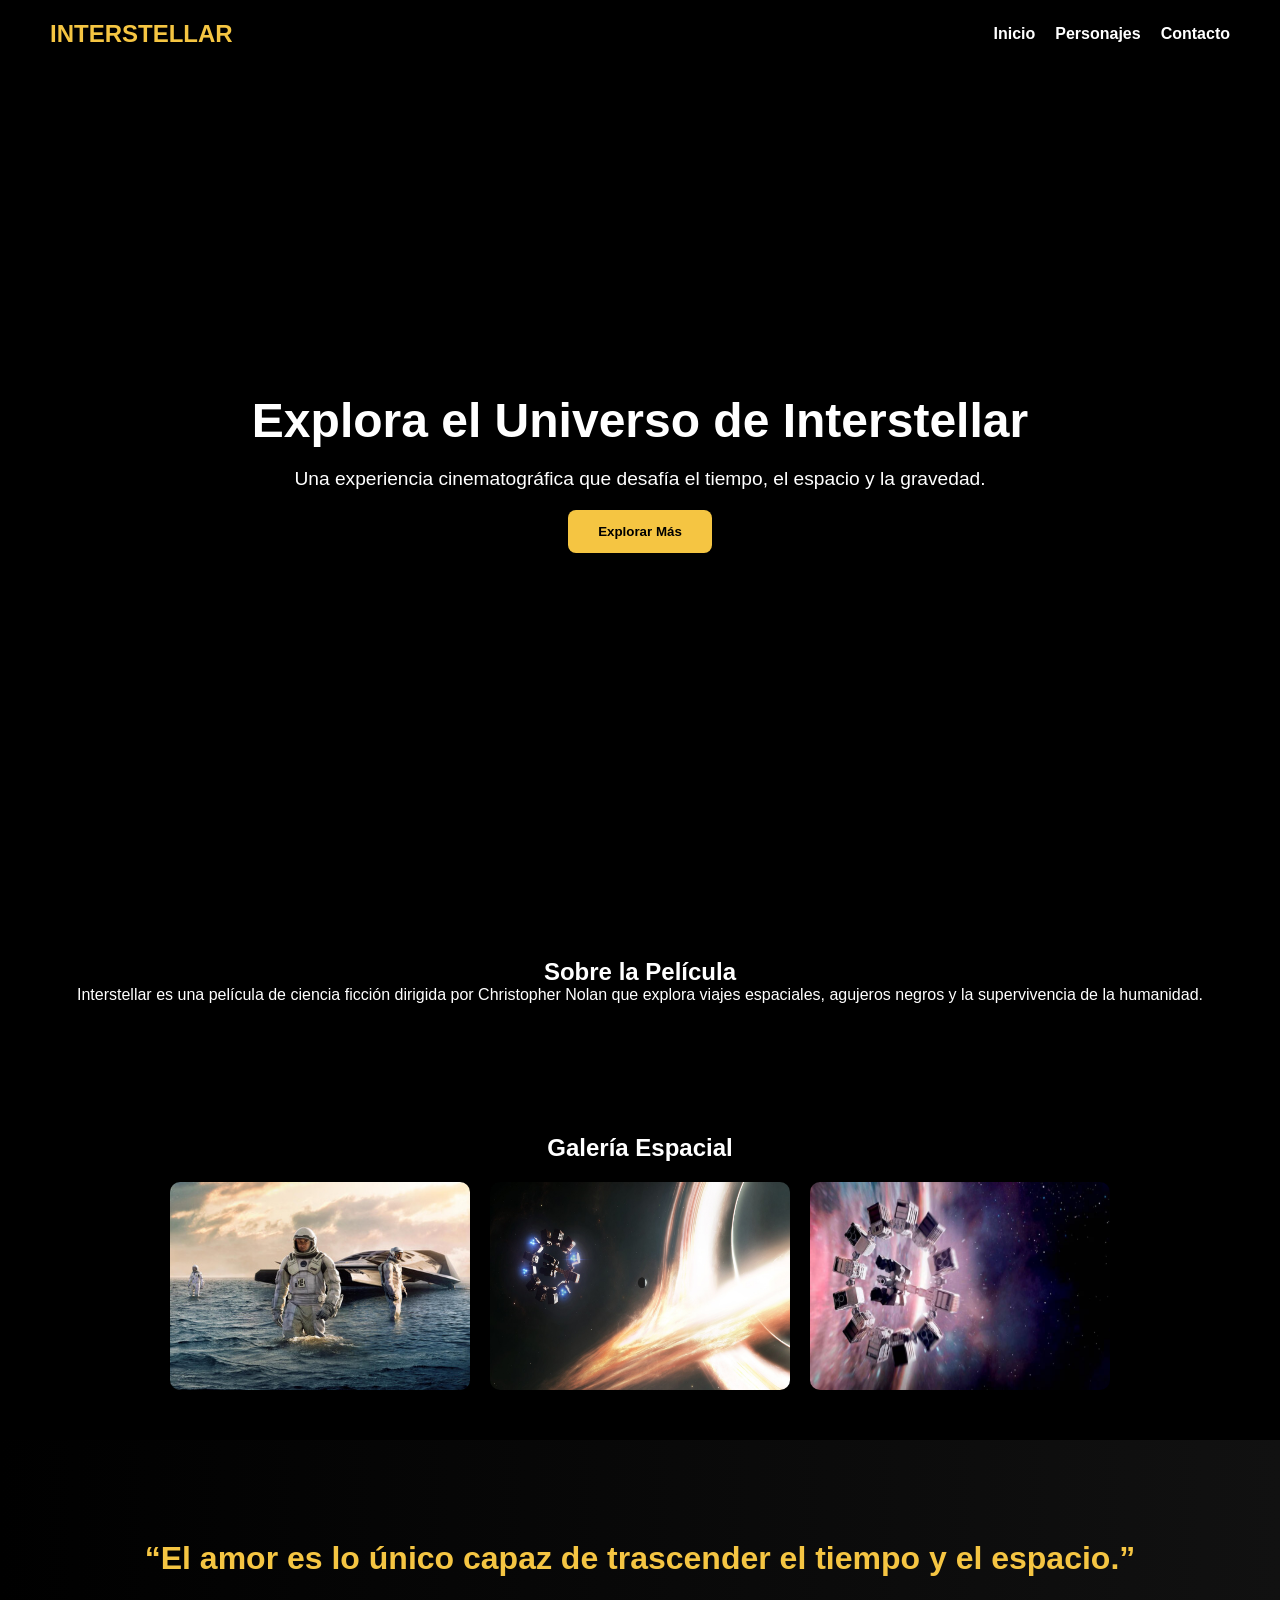
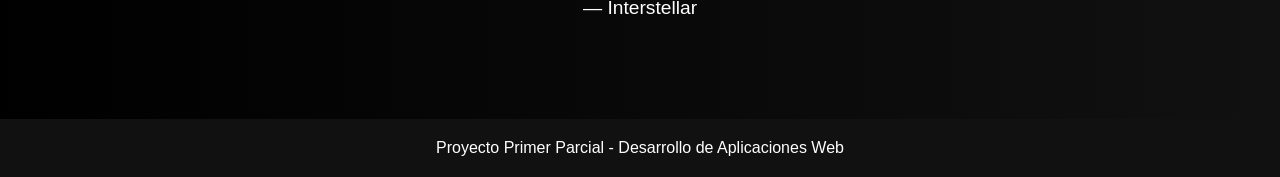
==== index.html @ ea0257d5 "Primer avance del proyecto Interstellar" ====
<!DOCTYPE html>
<html lang="es">
<head>
    <meta charset="UTF-8">
    <meta name="viewport" content="width=device-width, initial-scale=1.0">
    <title>Interstellar Universe</title>

    <link rel="stylesheet" href="css/styles.css">
</head>

<body>

    <!-- HEADER -->
    <header>
        <nav class="navbar">

            <h1 class="logo">INTERSTELLAR</h1>
            <div class="menu-toggle" id="menu-toggle">

             ☰

            </div>

            <ul class="nav-links">
                <li><a href="index.html">Inicio</a></li>
                <li><a href="personajes.html">Personajes</a></li>
                <li><a href="contacto.html">Contacto</a></li>
            </ul>

        </nav>
    </header>
    


    <!-- HERO -->
    <section class="hero">

        <div class="hero-content">

            <h2>Explora el Universo de Interstellar</h2>

            <p>
                Una experiencia cinematográfica que desafía el tiempo,
                el espacio y la gravedad.
            </p>

            <button id="explore-btn">
                Explorar Más
            </button>

        </div>

    </section>


    <!-- ABOUT -->
    <section class="about" id="about">

        <h2>Sobre la Película</h2>

        <article>

            <p>
                Interstellar es una película de ciencia ficción dirigida por
                Christopher Nolan que explora viajes espaciales, agujeros negros
                y la supervivencia de la humanidad.
            </p>

        </article>

    </section>


    <!-- GALERÍA -->
    <section class="gallery">

        <h2>Galería Espacial</h2>

        <div class="gallery-container">

            <img src="img/Interstellar1.jpeg" alt="Interstellar">
            <img src="img/Interstellar2.jpeg" alt="Espacio">
            <img src="img/Interstellar3.jpeg" alt="Nave espacial">

        </div>

    </section>

    <!-- FRASE -->
    <section class="quote">

    <h2>“El amor es lo único capaz de trascender el tiempo y el espacio.”</h2>

    <p>
        — Interstellar
    </p>

</section>

    <!-- FOOTER -->
    <footer>

        <p>
            Proyecto Primer Parcial - Desarrollo de Aplicaciones Web
        </p>

    </footer>

    <script src="js/script.js"></script>

</body>
</html>
---- css/styles.css ----
*{
    margin: 0;
    padding: 0;
    box-sizing: border-box;
}

body{
    font-family: Arial, Helvetica, sans-serif;
    background-color: black;
    color: white;
}

/* NAVBAR */

.navbar{
    display: flex;
    justify-content: space-between;
    align-items: center;

    padding: 20px 50px;

    background-color: rgba(0,0,0,0.8);
}

.logo{
    color: #f5c542;
}

.nav-links{
    display: flex;
    list-style: none;
    gap: 20px;
}

.nav-links a{
    color: white;
    text-decoration: none;
    transition: 0.3s;
    font-weight: bold;
}

.nav-links a:hover{
    color: #f5c542;
}

/* HERO */

.hero{
    height: 90vh;

    display: flex;
    justify-content: center;
    align-items: center;

    text-align: center;

    background-image: url('../img/fondos/space-bg.jpg');
    background-size: cover;
    background-position: center;
}

.hero-content h2{
    font-size: 3rem;
    margin-bottom: 20px;
}

.hero-content p{
    font-size: 1.2rem;
    margin-bottom: 20px;
}

#explore-btn{
    padding: 14px 30px;
    border: none;
    cursor: pointer;

    background-color: #f5c542;
    color: black;

    border-radius: 8px;

    font-weight: bold;
    transition: 0.3s;
}

#explore-btn:hover{
    transform: scale(1.05);
    background-color: white;
}

/* ABOUT */

.about{
    padding: 80px 50px;
    text-align: center;
}

/* GALERÍA */

.gallery{
    padding: 50px;
    text-align: center;
}

.gallery-container{
    display: flex;
    justify-content: center;
    gap: 20px;
    margin-top: 20px;
}

.gallery-container img{
    width: 300px;
    border-radius: 10px;

    transition: 0.4s;
}

.gallery-container img:hover{
    transform: scale(1.05);
}

/* FOOTER */

footer{
    text-align: center;
    padding: 20px;
    background-color: #111;
}

/*FRASE */

.quote{
    padding: 100px 50px;

    text-align: center;

    background: linear-gradient(to right, #000000, #111111);
}

.quote h2{
    font-size: 2rem;
    color: #f5c542;
    margin-bottom: 20px;
}

.quote p{
    font-size: 1.2rem;
}

/*RESPONSIVE */

@media(max-width: 768px){

    .navbar{
        flex-direction: row;
    }

    .menu-toggle{
        display: block;
    }

    .nav-links{

        position: absolute;

        top: 80px;
        right: 0;

        background-color: #111;

        width: 100%;

        flex-direction: column;
        text-align: center;

        padding: 20px 0;

        display: none;
    }

    .nav-links.active{
        display: flex;
    }

    .hero-content h2{
        font-size: 2rem;
    }

    .gallery-container{
        flex-direction: column;
        align-items: center;
    }

    .gallery-container img{
        width: 90%;
    }

}
/*PERSONAJES */ 

.characters{
    padding: 80px 50px;
    text-align: center;
}

.character-container{
    display: flex;
    justify-content: center;
    gap: 30px;
    margin-top: 40px;

    flex-wrap: wrap;
}

.card{
    background-color: #111;
    padding: 20px;
    border-radius: 10px;

    width: 300px;

    transition: 0.3s;
}

.card:hover{
    transform: translateY(-10px);
}

.card img{
    width: 100%;
    border-radius: 10px;
}

.card h3{
    margin-top: 15px;
    color: #f5c542;
}

/* CONTACTO */
.contact{
    padding: 100px 20px;
    text-align: center;
}

.contact h2{
    margin-bottom: 30px;
    font-size: 2.5rem;
}

#contact-form{
    max-width: 600px;
    margin: auto;

    display: flex;
    flex-direction: column;
    gap: 20px;
}

#contact-form input,
#contact-form textarea{
    padding: 15px;

    border: none;
    border-radius: 8px;

    font-size: 1rem;
}

#contact-form textarea{
    height: 150px;
    resize: none;
}

#contact-form button{
    padding: 15px;

    border: none;
    border-radius: 8px;

    background-color: #f5c542;

    font-weight: bold;
    cursor: pointer;

    transition: 0.3s;
}

#contact-form button:hover{
    background-color: white;
}

#form-message{
    margin-top: 20px;
    font-weight: bold;
}

/*MODIF. NAVBAR*/
.menu-toggle{
    display: none;
    font-size: 2rem;
    cursor: pointer;
}
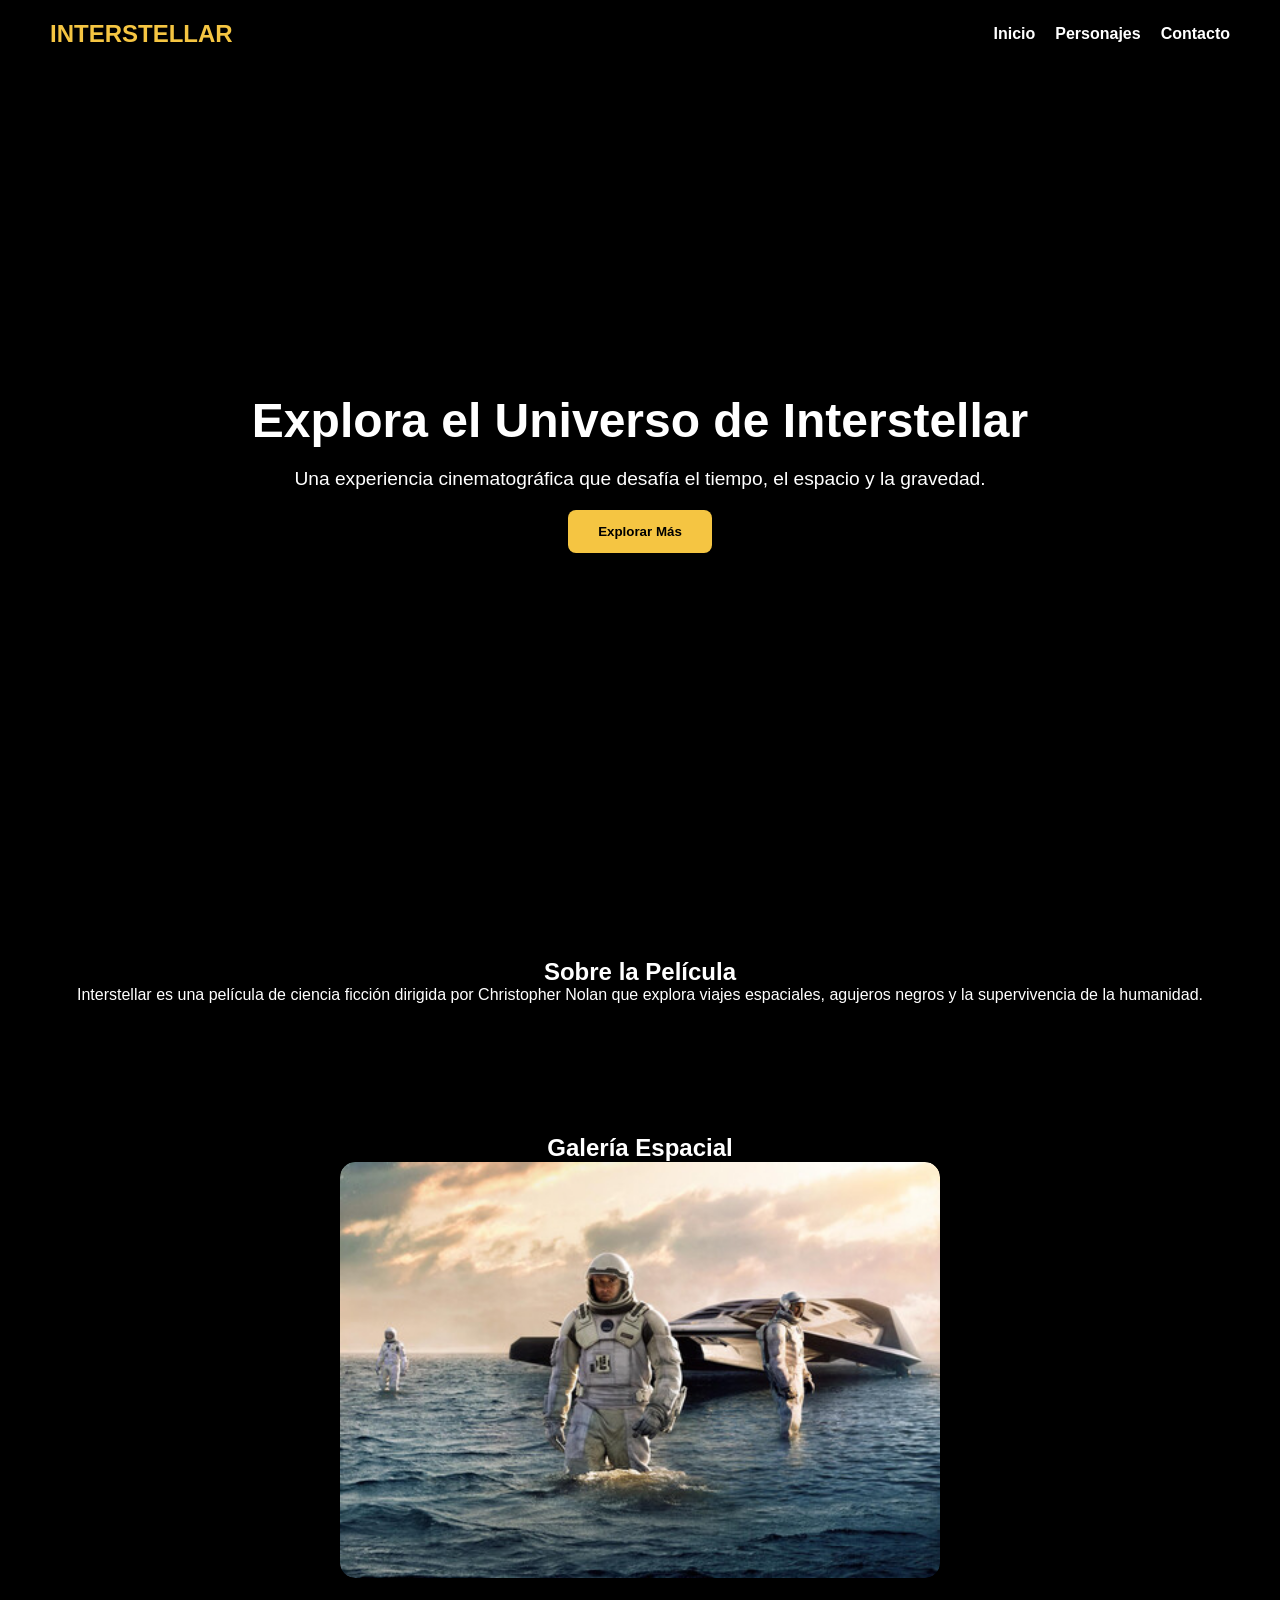
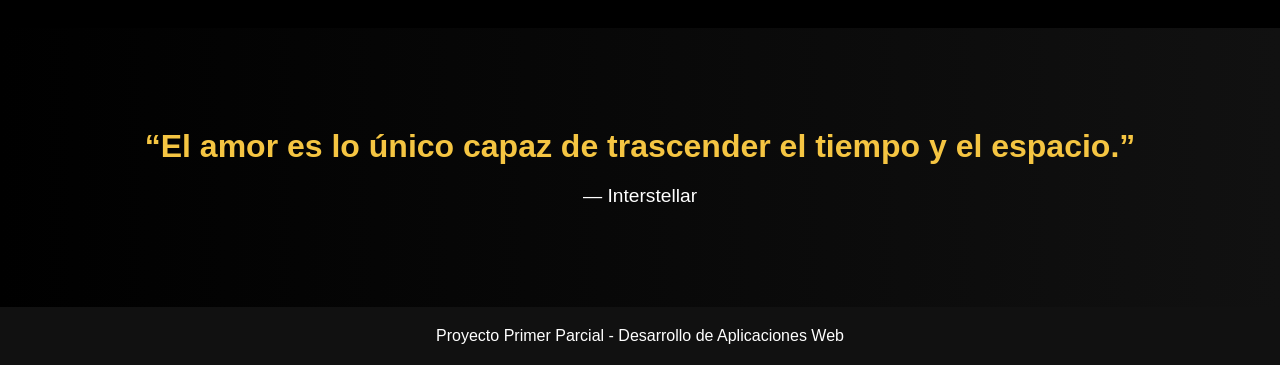
==== commit 20c912a4: "Agrego cards de personajes" ====
--- a/index.html
+++ b/index.html
@@ -76,13 +76,27 @@
 
         <h2>Galería Espacial</h2>
 
-        <div class="gallery-container">
+       <div class="slideshow-container">
 
-            <img src="img/Interstellar1.jpeg" alt="Interstellar">
-            <img src="img/Interstellar2.jpeg" alt="Espacio">
-            <img src="img/Interstellar3.jpeg" alt="Nave espacial">
+    <img
+        class="slide active"
+        src="img/Interstellar1.jpeg"
+        alt="Interstellar"
+    >
 
-        </div>
+    <img
+        class="slide"
+        src="img/Interstellar2.jpeg"
+        alt="Espacio"
+    >
+
+    <img
+        class="slide"
+        src="img/Interstellar3.jpeg"
+        alt="Nave espacial"
+    >
+
+</div>
 
     </section>
 
--- a/css/styles.css
+++ b/css/styles.css
@@ -102,11 +102,31 @@
     text-align: center;
 }
 
-.gallery-container{
-    display: flex;
-    justify-content: center;
-    gap: 20px;
-    margin-top: 20px;
+.slideshow-container{
+
+    position: relative;
+
+    width: 60%;
+    max-width: 600px;
+
+    margin: auto;
+
+    overflow: hidden;
+
+    border-radius: 15px;
+}
+
+.slide{
+
+    width: 100%;
+
+    display: none;
+
+    border-radius: 15px;
+}
+
+.slide.active{
+    display: block;
 }
 
 .gallery-container img{
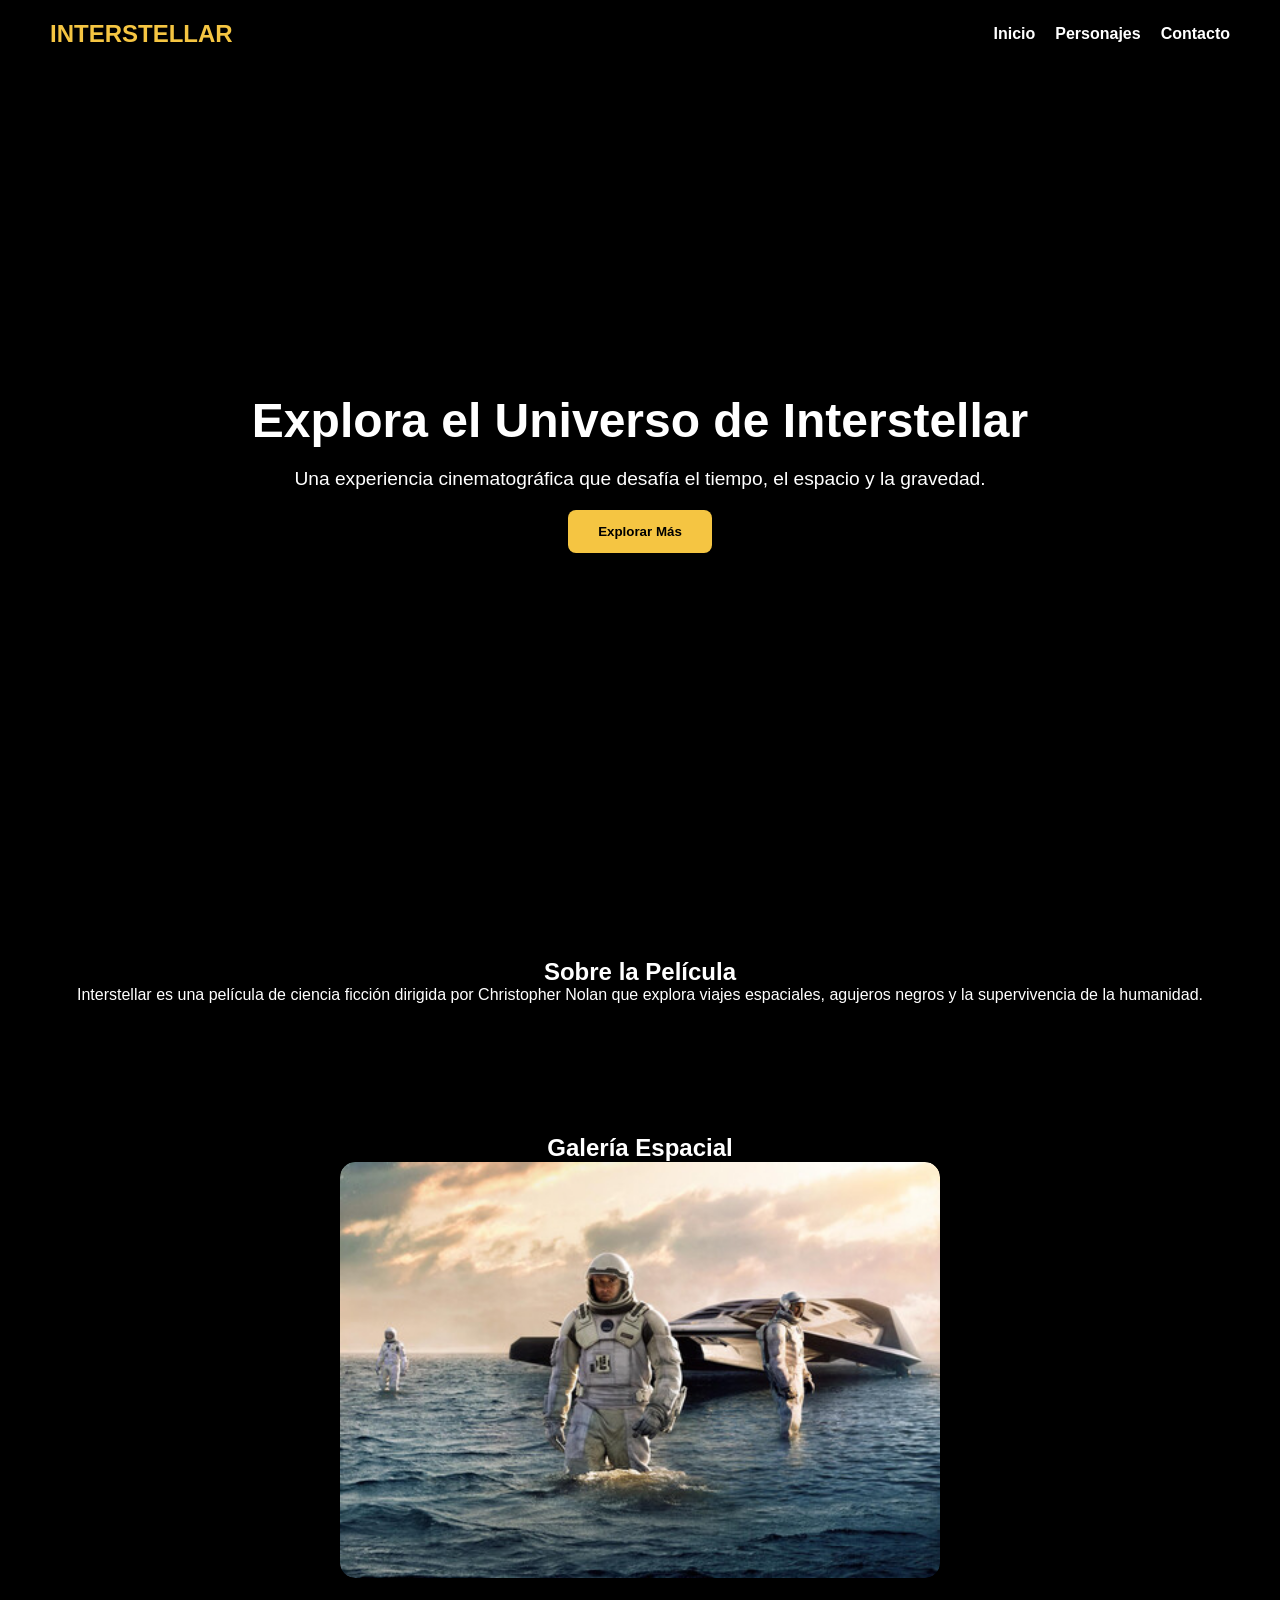
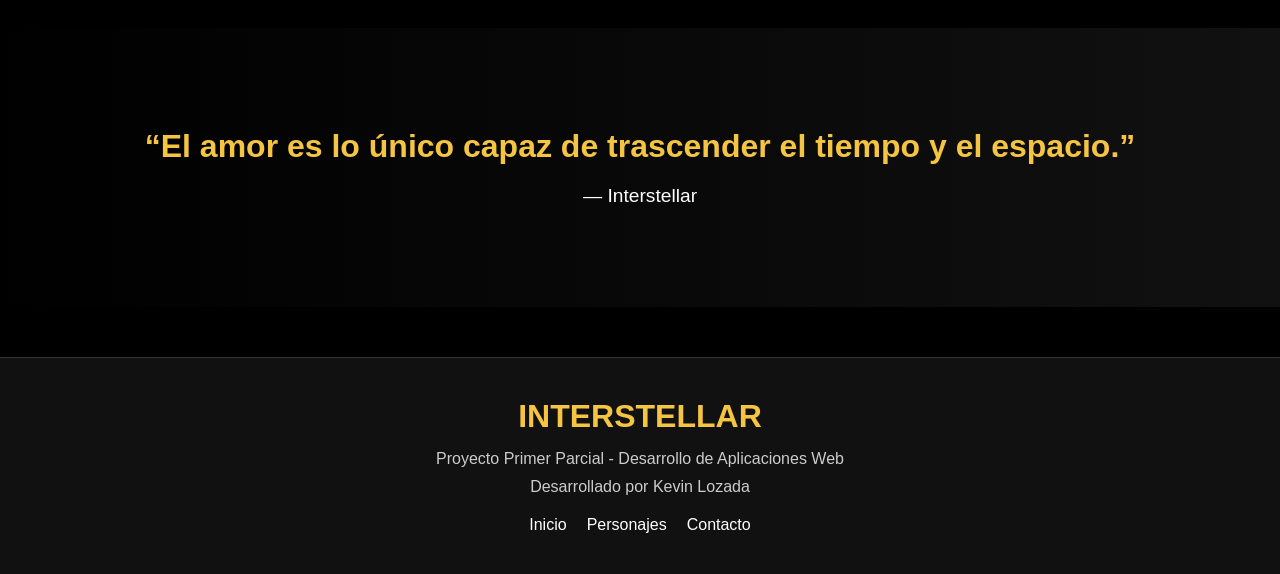
==== commit c9b68ce2: "Mejorado el footer" ====
--- a/index.html
+++ b/index.html
@@ -112,11 +112,30 @@
 </section>
 
     <!-- FOOTER -->
-    <footer>
+     
+    <footer class="footer">
+
+    <div class="footer-content">
+
+        <h3>INTERSTELLAR</h3>
 
         <p>
             Proyecto Primer Parcial - Desarrollo de Aplicaciones Web
         </p>
+
+        <p>
+            Desarrollado por Kevin Lozada
+        </p>
+
+        <div class="footer-links">
+
+            <a href="index.html">Inicio</a>
+            <a href="personajes.html">Personajes</a>
+            <a href="contacto.html">Contacto</a>
+
+        </div>
+
+    </div>
 
     </footer>
 
--- a/css/styles.css
+++ b/css/styles.css
@@ -146,6 +146,62 @@
     text-align: center;
     padding: 20px;
     background-color: #111;
+}
+
+.footer{
+
+    background-color: #111;
+
+    padding: 40px 20px;
+
+    text-align: center;
+
+    margin-top: 50px;
+
+    border-top: 1px solid #333;
+}
+
+.footer-content h3{
+
+    color: #f5c542;
+
+    margin-bottom: 15px;
+
+    font-size: 2rem;
+}
+
+.footer-content p{
+
+    margin-bottom: 10px;
+
+    color: #ccc;
+}
+
+.footer-links{
+
+    margin-top: 20px;
+
+    display: flex;
+
+    justify-content: center;
+
+    gap: 20px;
+
+    flex-wrap: wrap;
+}
+
+.footer-links a{
+
+    color: white;
+
+    text-decoration: none;
+
+    transition: 0.3s;
+}
+
+.footer-links a:hover{
+
+    color: #f5c542;
 }
 
 /*FRASE */
